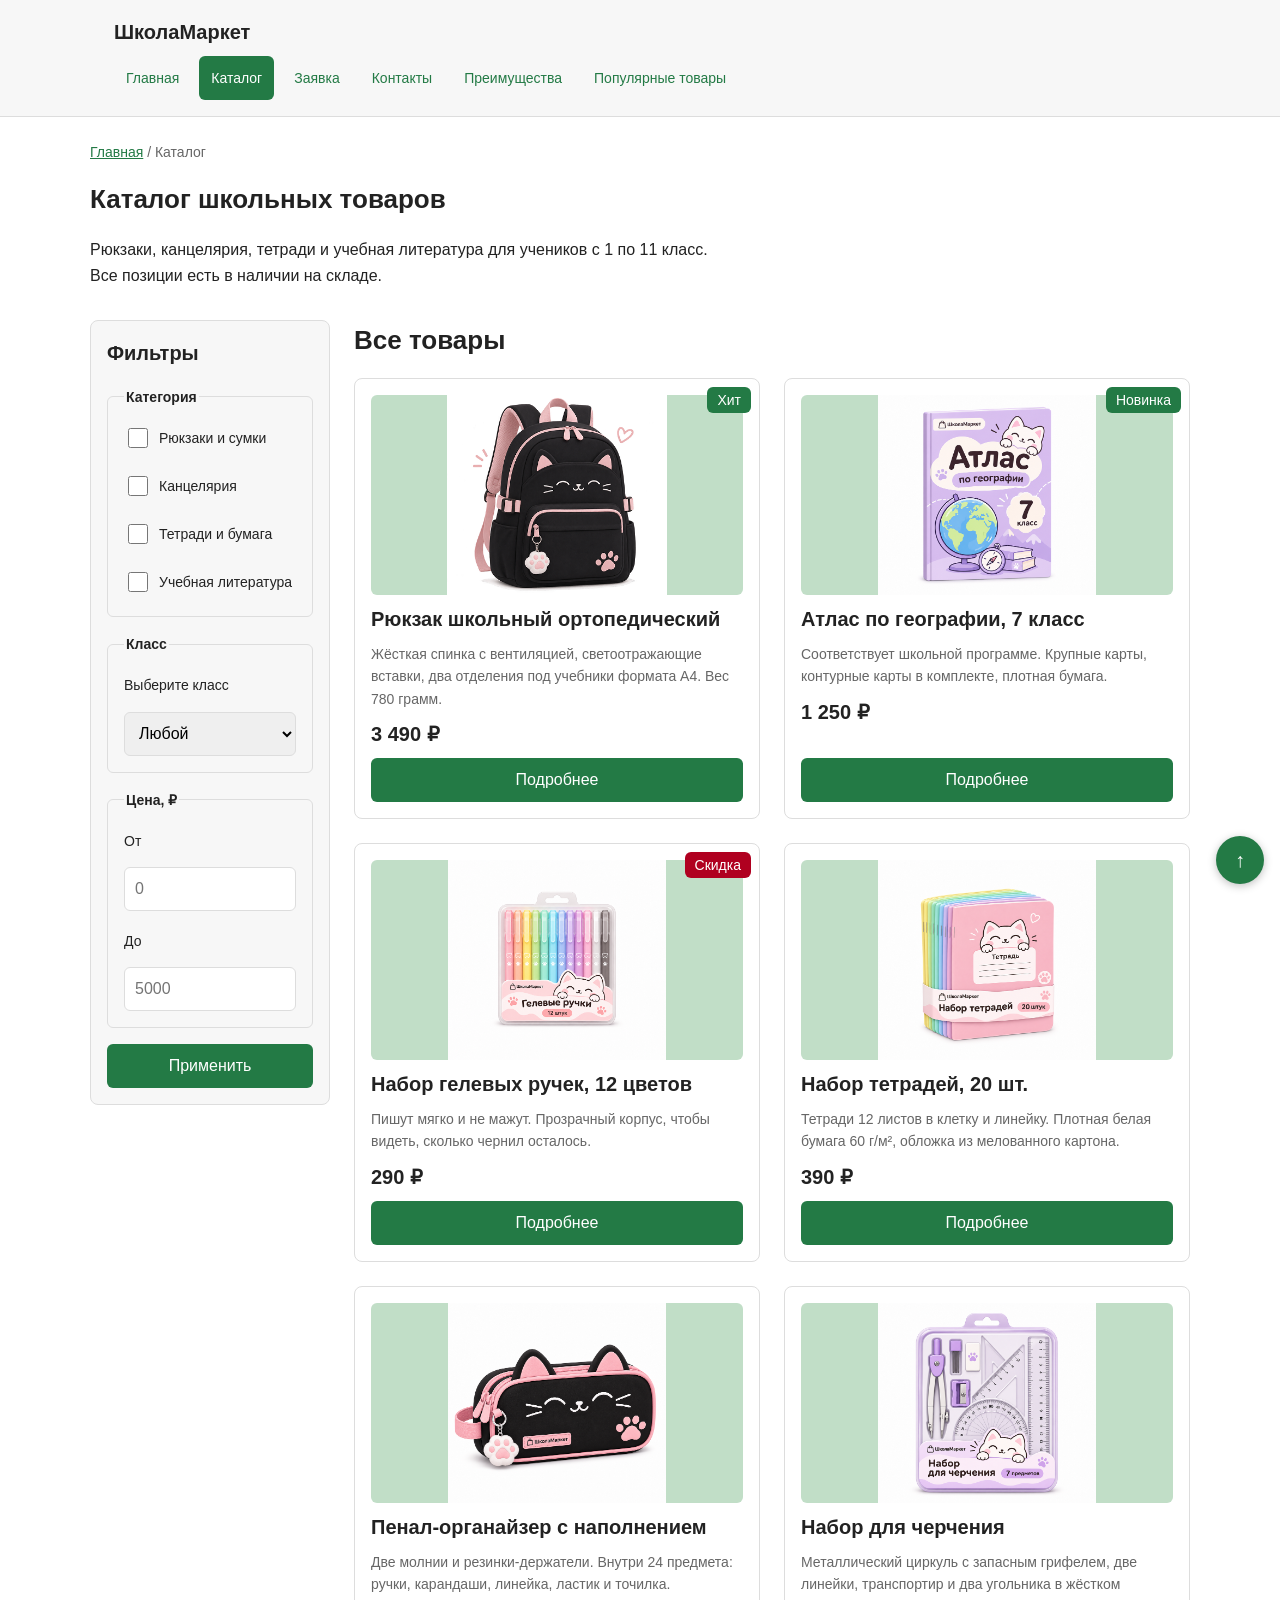
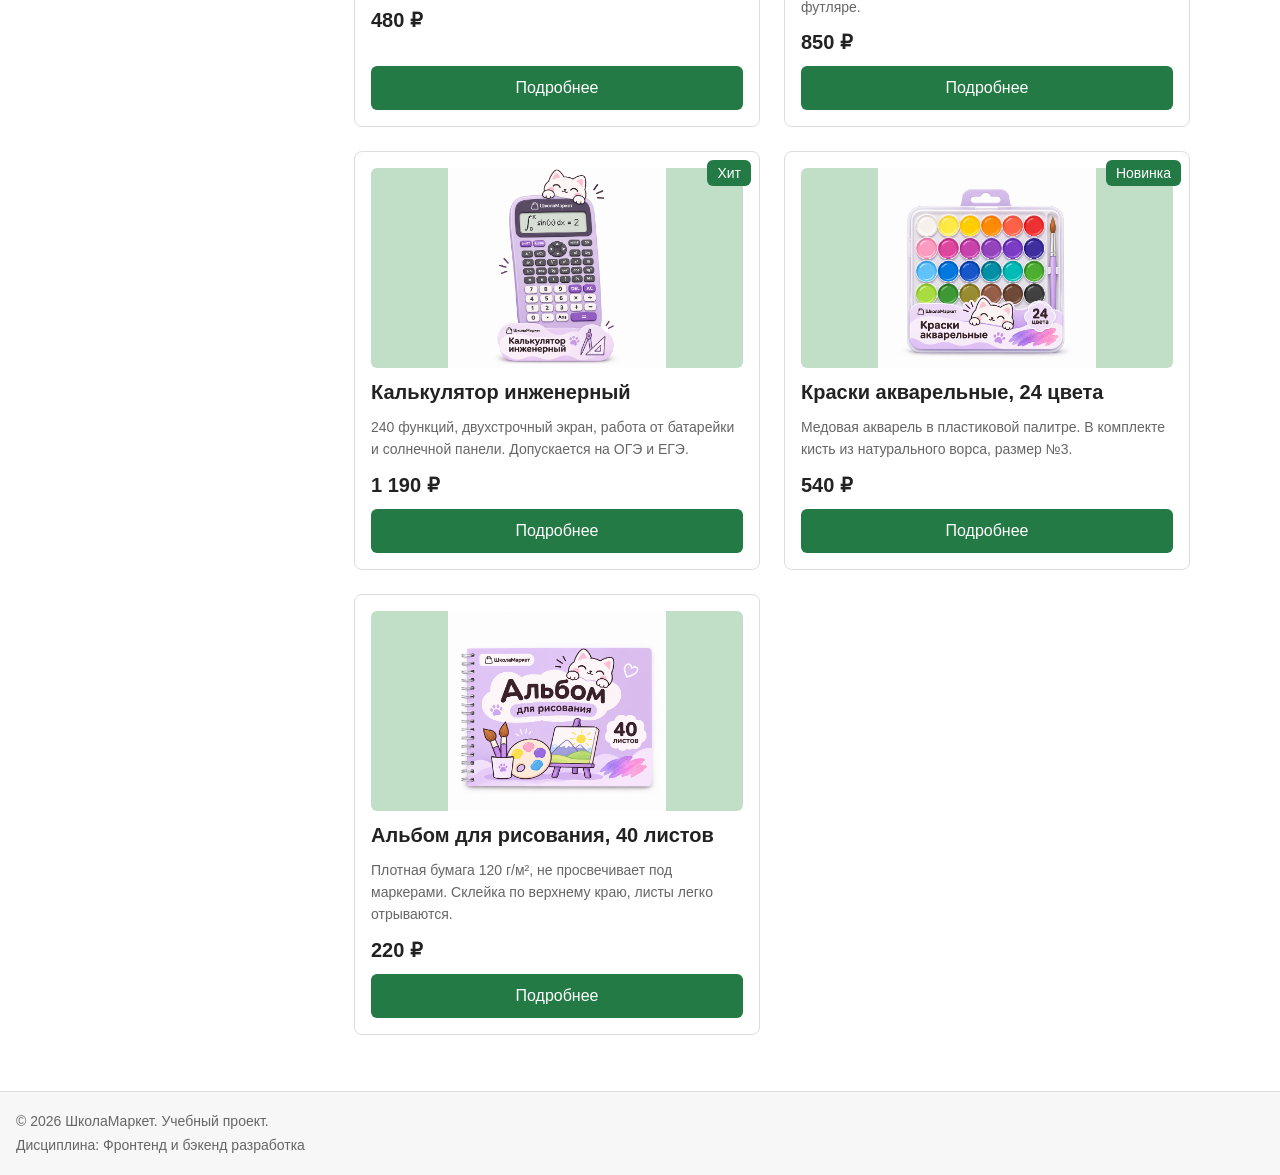
==== catalog.html @ c1080444 "chore: copy KR3 shop as base for KR4" ====
<!DOCTYPE html>
<html lang="ru">
<head>
  <meta charset="UTF-8">
  <meta name="viewport" content="width=device-width, initial-scale=1.0">
  <meta name="description" content="Каталог школьных товаров: рюкзаки, канцелярия, тетради и учебная литература.">
  <title>Каталог товаров — ШколаМаркет</title>
  <link rel="stylesheet" href="css/style.css">
  <link rel="stylesheet" href="css/responsive.css">

</head>
<body id="top">
  <a class="skip-link" href="#main-content">
    Перейти к содержимому
  </a>
  <header class="site-header">
    <div class="site-header__inner">
      <a class="site-header__logo" href="index.html">ШколаМаркет</a>
      <nav class="site-nav" aria-label="Основная навигация">
        <ul class="site-nav__list">
          <li class="site-nav__item"><a class="site-nav__link" href="index.html">Главная</a></li>
          <li class="site-nav__item"><a class="site-nav__link site-nav__link--active" href="catalog.html" aria-current="page">Каталог</a></li>
          <li class="site-nav__item"><a class="site-nav__link" href="order.html">Заявка</a></li>
          <li class="site-nav__item"><a class="site-nav__link" href="contacts.html">Контакты</a></li>
          <li class="site-nav__item"><a class="site-nav__link" href="index.html#advantages">Преимущества</a></li>
          <li class="site-nav__item"><a class="site-nav__link" href="index.html#popular">Популярные товары</a></li>
        </ul>
      </nav>
    </div>
  </header>

  <main id="main-content" tabindex="-1">
    <nav class="breadcrumbs" aria-label="Хлебные крошки">
      <a class="breadcrumbs__link" href="index.html">Главная</a>
      <span class="breadcrumbs__current">Каталог</span>
    </nav>

    <section class="section">
      <h1 class="section__title">Каталог школьных товаров</h1>
      <p>
        Рюкзаки, канцелярия, тетради и учебная литература для учеников
        с 1 по 11 класс. Все позиции есть в наличии на складе.
      </p>
    </section>

    <section class="catalog-layout">
      <aside class="catalog-filters">
        <h2 class="catalog-filters__title">Фильтры</h2>
        <form class="filters-form" action="#" method="get">
          <fieldset class="filters-form__group">
            <legend class="filters-form__legend">Категория</legend>
            <label class="filters-form__label">
              <input class="filters-form__checkbox" type="checkbox" name="category" value="backpacks">
              Рюкзаки и сумки
            </label>
            <label class="filters-form__label">
              <input class="filters-form__checkbox" type="checkbox" name="category" value="stationery">
              Канцелярия
            </label>
            <label class="filters-form__label">
              <input class="filters-form__checkbox" type="checkbox" name="category" value="notebooks">
              Тетради и бумага
            </label>
            <label class="filters-form__label">
              <input class="filters-form__checkbox" type="checkbox" name="category" value="books">
              Учебная литература
            </label>
          </fieldset>

          <fieldset class="filters-form__group">
            <legend class="filters-form__legend">Класс</legend>
            <label class="filters-form__label" for="grade">Выберите класс</label>
            <select class="filters-form__select" id="grade" name="grade">
              <option value="">Любой</option>
              <option value="1-4">1–4 класс</option>
              <option value="5-9">5–9 класс</option>
              <option value="10-11">10–11 класс</option>
            </select>
          </fieldset>

          <fieldset class="filters-form__group">
            <legend class="filters-form__legend">Цена, ₽</legend>
            <label class="filters-form__label" for="price-from">От</label>
            <input class="filters-form__input" id="price-from" name="price-from" type="number" min="0" placeholder="0">
            <label class="filters-form__label" for="price-to">До</label>
            <input class="filters-form__input" id="price-to" name="price-to" type="number" min="0" placeholder="5000">
          </fieldset>

          <button class="button button--primary" type="submit">Применить</button>
        </form>
      </aside>

      <section class="catalog-products">
        <h2 class="section__title">Все товары</h2>
        <div class="products-grid">

          <article class="product-card">
            <span class="product-card__badge product-card__badge--hit">Хит</span>
            <img
              class="product-card__image"
              src="images/backpack-800.png"
              srcset="images/backpack-400.png 400w,
                      images/backpack-800.png 800w"
              sizes="(max-width: 767px) calc(100vw - 66px),
                    (max-width: 1023px) 45vw,
                    350px"
              width="800"
              height="730"
              alt="Чёрный школьный рюкзак с розовыми лямками и кошачьей мордочкой"
              loading="lazy"
            >
            <h3 class="product-card__title">Рюкзак школьный ортопедический</h3>
            <p class="product-card__description">
              Жёсткая спинка с вентиляцией, светоотражающие вставки,
              два отделения под учебники формата А4. Вес 780 грамм.
            </p>
            <p class="product-card__price">3 490 ₽</p>
            <a class="button button--primary product-card__button" href="product.html">Подробнее</a>
          </article>

          <article class="product-card">
            <span class="product-card__badge product-card__badge--new">Новинка</span>
            <img class="product-card__image"
                src="images/atlas.png"
                width="400" height="300"
                alt="Атлас по географии для 7 класса с фиолетовой обложкой" loading="lazy">

            <h3 class="product-card__title">
              Атлас по географии, 7 класс
            </h3>
            <p class="product-card__description">
              Соответствует школьной программе. Крупные карты, контурные карты в комплекте, плотная бумага.
            </p>
            <p class="product-card__price">1 250 ₽</p>
            <a class="button button--primary product-card__button" href="product.html">Подробнее</a>
          </article>

          <article class="product-card">
            <span class="product-card__badge product-card__badge--sale">Скидка</span>
            <img class="product-card__image" src="images/pens.png" width="400" height="300"
                 alt="Набор гелевых ручек разных цветов" loading="lazy">
            <h3 class="product-card__title">Набор гелевых ручек, 12 цветов</h3>
            <p class="product-card__description">
              Пишут мягко и не мажут. Прозрачный корпус, чтобы видеть,
              сколько чернил осталось.
            </p>
            <p class="product-card__price">290 ₽</p>
            <a class="button button--primary product-card__button" href="product.html">Подробнее</a>
          </article>

          <article class="product-card">
            <img class="product-card__image" src="images/notebooks.png" width="400" height="300"
                 alt="Стопка школьных тетрадей в клетку и линейку" loading="lazy">
            <h3 class="product-card__title">Набор тетрадей, 20 шт.</h3>
            <p class="product-card__description">
              Тетради 12 листов в клетку и линейку. Плотная белая бумага
              60 г/м², обложка из мелованного картона.
            </p>
            <p class="product-card__price">390 ₽</p>
            <a class="button button--primary product-card__button" href="product.html">Подробнее</a>
          </article>

          <article class="product-card">
            <img class="product-card__image"
                src="images/pencil-case.png"
                width="400" height="300"
                alt="Чёрно-розовый пенал с кошачьими ушками и брелоком" loading="lazy">
            <h3 class="product-card__title">
              Пенал-органайзер с наполнением
            </h3>
            <p class="product-card__description">
              Две молнии и резинки-держатели. Внутри 24 предмета: ручки, карандаши, линейка, ластик и точилка.
            </p>
            <p class="product-card__price">480 ₽</p>
            <a class="button button--primary product-card__button" href="product.html">Подробнее</a>
          </article>

          <article class="product-card">
            <img class="product-card__image" src="images/drawing-set.png" width="400" height="300"
                 alt="Циркуль и линейка из набора для черчения" loading="lazy">
            <h3 class="product-card__title">Набор для черчения</h3>
            <p class="product-card__description">
              Металлический циркуль с запасным грифелем, две линейки,
              транспортир и два угольника в жёстком футляре.
            </p>
            <p class="product-card__price">850 ₽</p>
            <a class="button button--primary product-card__button" href="product.html">Подробнее</a>
          </article>
          
          <article class="product-card">
            <span class="product-card__badge product-card__badge--hit">Хит</span>
            <img class="product-card__image" src="images/calculator.png" width="400" height="300"
                 alt="Инженерный калькулятор с большим экраном" loading="lazy">
            <h3 class="product-card__title">Калькулятор инженерный</h3>
            <p class="product-card__description">
              240 функций, двухстрочный экран, работа от батарейки
              и солнечной панели. Допускается на ОГЭ и ЕГЭ.
            </p>
            <p class="product-card__price">1 190 ₽</p>
            <a class="button button--primary product-card__button" href="product.html">Подробнее</a>
          </article>

          <article class="product-card">
            <span class="product-card__badge product-card__badge--new">Новинка</span>
            <img class="product-card__image" src="images/paints.png" width="400" height="300"
                 alt="Палитра акварельных красок с кистью" loading="lazy">
            <h3 class="product-card__title">Краски акварельные, 24 цвета</h3>
            <p class="product-card__description">
              Медовая акварель в пластиковой палитре. В комплекте кисть
              из натурального ворса, размер №3.
            </p>
            <p class="product-card__price">540 ₽</p>
            <a class="button button--primary product-card__button" href="product.html">Подробнее</a>
          </article>

          <article class="product-card">
            <img class="product-card__image" src="images/album.png" width="400" height="300"
                 alt="Альбом для рисования на пружине" loading="lazy">
            <h3 class="product-card__title">Альбом для рисования, 40 листов</h3>
            <p class="product-card__description">
              Плотная бумага 120 г/м², не просвечивает под маркерами.
              Склейка по верхнему краю, листы легко отрываются.
            </p>
            <p class="product-card__price">220 ₽</p>
            <a class="button button--primary product-card__button" href="product.html">Подробнее</a>
          </article>
          
        </div>
      </section>
    </section>
  </main>

  <footer class="site-footer">
    <p>&copy; 2026 ШколаМаркет. Учебный проект.</p>
    <p>Дисциплина: Фронтенд и бэкенд разработка</p>
  </footer>

  <a class="scroll-top" href="#top" aria-label="Наверх">↑</a>
</body>
</html>
---- css/style.css ----
/* ===============================
   1. Переменные проекта
   =============================== */
:root {
  /* Цвета */
  --color-bg: #ffffff;
  --color-text: #222222;
  --color-muted: #666666;
  --color-primary: #237a45;
  --color-primary-dark: #17552f;
  --color-border: #dddddd;
  --color-surface: #f7f7f7;
  --color-surface-accent: #c1dec7;
  --color-danger: #b00020;
  --color-success: #237a45;
  --color-success-bg: #eefaf0;
  --color-white: #ffffff;

  /* Отступы */
  --space-xs: 4px;
  --space-sm: 8px;
  --space-md: 16px;
  --space-lg: 24px;
  --space-xl: 32px;

  /* Шкала размеров текста */
  --text-sm: 14px;
  --text-base: 16px;
  --text-lg: 20px;
  --text-xl: 26px;
  --text-2xl: 34px;

  /* Скругления */
  --radius-sm: 6px;
  --radius-md: 8px;
  --radius-lg: 12px;

  /* Размеры */
  --container-width: 1100px;
}

/* ===============================
   2. Базовые стили
   =============================== */
html {
  scroll-behavior: smooth;
}

:target {
  outline: 2px dashed var(--color-primary);
  outline-offset: 4px;
}

* {
  box-sizing: border-box;
}

body {
  margin: 0;
  font-family: Arial, sans-serif;
  font-size: var(--text-base);
  line-height: 1.6;
  color: var(--color-text);
  background-color: var(--color-bg);
  padding-bottom: 88px;
}

/* Картинки никогда не шире своего контейнера */
img {
  max-width: 100%;
  height: auto;
}

main {
  padding: var(--space-lg);
}

a {
  color: var(--color-primary);
}

a:hover {
  color: var(--color-primary-dark);
}

a:focus-visible {
  outline: 2px solid var(--color-primary);
  outline-offset: 3px;
}

/* ===============================
   3. Блок button
   =============================== */
.button {
  display: inline-block;
  padding: var(--space-sm) var(--space-md);
  border: none;
  border-radius: var(--radius-sm);
  font: inherit;
  font-size: var(--text-base);
  text-decoration: none;
  cursor: pointer;
}

.button--primary {
  color: var(--color-white);
  background-color: var(--color-primary);
}

.button--primary:hover {
  color: var(--color-white);
  background-color: var(--color-primary-dark);
}

.button--secondary {
  color: var(--color-primary);
  background-color: transparent;
  border: 1px solid var(--color-primary);
}

.button--secondary:hover {
  color: var(--color-white);
  background-color: var(--color-primary);
}

.button:focus-visible {
  outline: 2px solid var(--color-primary);
  outline-offset: 3px;
}

.button:disabled,
.button--disabled {
  opacity: 0.6;
  cursor: not-allowed;
}

/* ===============================
   4. Блок site-header (прилипает)
   =============================== */
.site-header {
  position: sticky;
  top: 0;
  z-index: 10;
  background-color: var(--color-surface);
  border-bottom: 1px solid var(--color-border);
}

.site-header__inner {
  max-width: var(--container-width);
  margin: 0 auto;
  padding: var(--space-md) var(--space-lg);
}

.site-header__logo {
  font-size: var(--text-lg);
  font-weight: 700;
  color: var(--color-text);
  text-decoration: none;
}

/* ===============================
   5. Блок site-nav
   =============================== */
.site-nav__list {
  display: flex;
  flex-wrap: wrap;
  justify-content: center;
  align-items: center;
  gap: var(--space-sm);
  padding: 0;
  margin: var(--space-sm) 0 0;
  list-style: none;
}

.site-nav__link {
  display: inline-block;
  padding: var(--space-xs) var(--space-md);
  font-size: var(--text-sm);
  color: var(--color-primary);
  text-decoration: none;
  border-radius: var(--radius-sm);
}

.site-nav__link:hover {
  color: var(--color-white);
  background-color: var(--color-primary);
}

.site-nav__link:focus-visible {
  outline: 2px solid var(--color-primary);
  outline-offset: 3px;
}

.site-nav__link--active {
  color: var(--color-white);
  background-color: var(--color-primary);
}

/* ===============================
   6. Блок breadcrumbs
   =============================== */
.breadcrumbs {
  max-width: var(--container-width);
  margin: 0 auto var(--space-md);
  font-size: var(--text-sm);
  color: var(--color-muted);
}

.breadcrumbs__link {
  color: var(--color-primary);
}

.breadcrumbs__link--inner::before,
.breadcrumbs__current::before {
  content: " / ";
  color: var(--color-muted);
}

/* ===============================
   7. Блок hero
   =============================== */
.hero {
  position: relative;
  max-width: var(--container-width);
  margin: 0 auto var(--space-xl);
  padding: var(--space-xl) var(--space-lg);
  background-image:
    linear-gradient(rgba(12, 55, 30, 0.82), rgba(12, 55, 30, 0.82)),
    url("../images/hero-bg.svg");
  background-size: cover;
  background-position: center;
  background-repeat: no-repeat;
  border-radius: var(--radius-lg);
  color: var(--color-white);
}

.hero__button {
  color: var(--color-primary);
  background-color: var(--color-white);
}

.hero__button:hover {
  color: var(--color-primary-dark);
  background-color: var(--color-surface-accent);
}

.hero__title {
  margin: 0 0 var(--space-md);
  font-size: var(--text-2xl);
}

.hero__text {
  max-width: 70ch;
  margin: 0 0 var(--space-lg);
}

/* ===============================
   8. Блок section
   =============================== */
.section {
  max-width: var(--container-width);
  margin: 0 auto var(--space-xl);
}

.section__title {
  margin: 0 0 var(--space-md);
  font-size: var(--text-xl);
}

.section p {
  max-width: 70ch;
}

/* ===============================
   9. Списки
   =============================== */
.advantages-list,
.contacts-list {
  max-width: 70ch;
  padding-left: var(--space-lg);
}

.advantages-list__item,
.contacts-list__item {
  margin-bottom: var(--space-sm);
}

/* ===============================
   10. Блок products-grid
   =============================== */
.products-grid {
  display: grid;
  grid-template-columns: repeat(3, minmax(0, 1fr));
  gap: var(--space-lg);
}

/* ===============================
   11. Блок product-card
   =============================== */
.product-card {
  position: relative;
  display: flex;
  flex-direction: column;
  gap: var(--space-sm);
  padding: var(--space-md);
  border: 1px solid var(--color-border);
  border-radius: var(--radius-md);
  background-color: var(--color-bg);
}

.product-card:hover {
  border-color: var(--color-primary);
}

.product-card__image {
  width: 100%;
  height: 150px;
  object-fit: contain;
  border-radius: var(--radius-sm);
  background-color: var(--color-surface-accent);
}

.product-card__badge {
  position: absolute;
  top: var(--space-sm);
  right: var(--space-sm);
  z-index: 1;
  padding: 2px 10px;
  font-size: var(--text-sm);
  color: var(--color-white);
  background-color: var(--color-primary);
  border-radius: var(--radius-sm);
}

.product-card__badge--hit {
  background-color: var(--color-primary);
}

.product-card__badge--new {
  background-color: var(--color-success);
}

.product-card__badge--sale {
  background-color: var(--color-danger);
}

.product-card__title {
  margin: 0;
  font-size: var(--text-lg);
}

.product-card__description {
  margin: 0;
  font-size: var(--text-sm);
  color: var(--color-muted);
}

.product-card__price {
  margin: 0;
  font-size: var(--text-lg);
  font-weight: 700;
}

.product-card__button {
  margin-top: auto;
  align-self: flex-start;
}

/* ===============================
   12. Блок product (страница товара)
   =============================== */
.product {
  max-width: var(--container-width);
  margin: 0 auto var(--space-xl);
  display: grid;
  grid-template-columns: minmax(0, 400px) minmax(0, 1fr);
  gap: var(--space-xl);
}

.product__media {
  position: relative;
  margin: 0;
}

.product__image {
  width: 100%;
  border-radius: var(--radius-md);
  background-color: var(--color-surface-accent);
}

.product__badge {
  position: absolute;
  top: var(--space-md);
  left: var(--space-md);
  z-index: 1;
  padding: var(--space-xs) var(--space-md);
  color: var(--color-white);
  background-color: var(--color-primary);
  border-radius: var(--radius-sm);
}

.product__caption {
  margin-top: var(--space-sm);
  font-size: var(--text-sm);
  color: var(--color-muted);
}

.product__title {
  margin: 0 0 var(--space-md);
  font-size: var(--text-xl);
}

.product__price {
  margin: 0 0 var(--space-md);
  font-size: var(--text-2xl);
  font-weight: 700;
  color: var(--color-primary);
}

.product__price-old {
  margin-left: var(--space-sm);
  font-size: var(--text-lg);
  font-weight: 400;
  color: var(--color-muted);
  text-decoration: line-through;
}

.product__text {
  margin: 0 0 var(--space-md);
}

.product__features {
  margin: 0 0 var(--space-lg);
  padding-left: var(--space-lg);
}

.product__feature {
  margin-bottom: var(--space-xs);
}

.product__actions {
  display: flex;
  flex-wrap: wrap;
  gap: var(--space-md);
}

/* ===============================
   13. Блок product-table
   =============================== */
.product-table {
  width: 100%;
  max-width: var(--container-width);
  border-collapse: collapse;
  border: 1px solid var(--color-border);
  border-radius: var(--radius-md);
  overflow: hidden;
}

.product-table__caption {
  margin-bottom: var(--space-sm);
  font-size: var(--text-sm);
  color: var(--color-muted);
  text-align: left;
}

.product-table__cell {
  padding: var(--space-sm) var(--space-md);
  border-bottom: 1px solid var(--color-border);
  text-align: left;
}

.product-table__head .product-table__cell {
  background-color: var(--color-primary);
  color: var(--color-white);
}

.product-table__row:nth-child(even) {
  background-color: var(--color-surface);
}

.product-table__row:hover {
  background-color: var(--color-surface-accent);
}

/* ===============================
   14. Блок aside-info
   =============================== */
.aside-info {
  max-width: var(--container-width);
  margin: 0 auto var(--space-xl);
  padding: var(--space-md) var(--space-lg);
  border-left: 4px solid var(--color-primary);
  background-color: var(--color-surface);
}

.aside-info__title {
  margin-top: 0;
  font-size: var(--text-lg);
}

.aside-info__text {
  max-width: 70ch;
  margin-bottom: 0;
}

/* ===============================
   15. Блок catalog-layout
   =============================== */
.catalog-layout {
  max-width: var(--container-width);
  margin: 0 auto var(--space-xl);
  display: grid;
  grid-template-columns: 240px minmax(0, 1fr);
  grid-template-areas: "filters products";
  gap: var(--space-lg);
}

.catalog-filters {
  grid-area: filters;
  align-self: start;
  position: sticky;
  top: 110px;
  padding: var(--space-md);
  border: 1px solid var(--color-border);
  border-radius: var(--radius-md);
  background-color: var(--color-surface);
}

.catalog-filters__title {
  margin-top: 0;
  font-size: var(--text-lg);
}

.catalog-products {
  grid-area: products;
}

/* ===============================
   16. Блок filters-form
   =============================== */
.filters-form {
  display: grid;
  gap: var(--space-md);
}

.filters-form__group {
  margin: 0;
  padding: var(--space-sm) var(--space-md);
  border: 1px solid var(--color-border);
  border-radius: var(--radius-sm);
}

.filters-form__legend {
  font-size: var(--text-sm);
  font-weight: 700;
}

.filters-form__label {
  display: block;
  margin-bottom: var(--space-xs);
  font-size: var(--text-sm);
}

.filters-form__input,
.filters-form__select {
  width: 100%;
  margin-bottom: var(--space-sm);
  padding: 6px 10px;
  border: 1px solid var(--color-border);
  border-radius: var(--radius-sm);
  font: inherit;
  font-size: var(--text-sm);
}

/* ===============================
   17. Блок order-layout
   =============================== */
.order-layout {
  max-width: var(--container-width);
  margin: 0 auto var(--space-xl);
  display: grid;
  grid-template-columns: minmax(0, 1fr) 280px;
  gap: var(--space-xl);
}

.order-layout__info {
  align-self: start;
  padding: var(--space-md);
  border-left: 4px solid var(--color-primary);
  background-color: var(--color-surface);
}

.order-info__title {
  margin-top: 0;
  font-size: var(--text-lg);
}

.order-info__text {
  font-size: var(--text-sm);
  color: var(--color-muted);
}

.order-steps {
  padding-left: var(--space-lg);
}

.order-steps__item {
  margin-bottom: var(--space-sm);
  font-size: var(--text-sm);
}

/* ===============================
   18. Блок order-dialog
   =============================== */
.order-dialog {
  width: min(100% - 32px, 560px);
  padding: var(--space-lg);
  border: none;
  border-radius: var(--radius-lg);
}

.order-dialog::backdrop {
  background-color: rgba(0, 0, 0, 0.5);
}

.order-dialog__title {
  margin-top: 0;
  font-size: var(--text-xl);
}

/* ===============================
   19. Блок order-form
   =============================== */
.order-form__group {
  margin: 0 0 var(--space-lg);
  padding: var(--space-md);
  border: 1px solid var(--color-border);
  border-radius: var(--radius-md);
}

.order-form__legend {
  padding: 0 var(--space-sm);
  font-size: var(--text-lg);
  font-weight: 700;
}

.order-form__field {
  margin-bottom: var(--space-md);
}

.order-form__label {
  display: block;
  margin-bottom: var(--space-xs);
}

.order-form__input,
.order-form__select,
.order-form__textarea {
  width: 100%;
  padding: 10px 12px;
  border: 1px solid var(--color-border);
  border-radius: var(--radius-sm);
  font: inherit;
  font-size: var(--text-base);
}

.order-form__input:hover,
.order-form__select:hover,
.order-form__textarea:hover {
  border-color: var(--color-primary);
}

.order-form__input:focus-visible,
.order-form__select:focus-visible,
.order-form__textarea:focus-visible {
  outline: 2px solid var(--color-primary);
  outline-offset: 3px;
}

.order-form__checkbox {
  width: auto;
  margin-right: var(--space-xs);
}

.order-form__hint {
  display: block;
  margin-top: var(--space-xs);
  font-size: var(--text-sm);
  color: var(--color-muted);
}

.order-form__actions {
  display: flex;
  flex-wrap: wrap;
  gap: var(--space-md);
  margin-top: var(--space-lg);
}

/* Подсветка ошибочных полей (aria-invalid ставит js/main.js) */
[aria-invalid="true"] {
  border-color: var(--color-danger);
}

/* ===============================
   20. Блок success-message
   =============================== */
.success-message {
  max-width: var(--container-width);
  margin: var(--space-lg) auto;
  padding: var(--space-md);
  border-left: 4px solid var(--color-success);
  background-color: var(--color-success-bg);
}

/* ===============================
   21. Блок site-footer
   =============================== */
.site-footer {
  position: fixed;
  left: 0;
  right: 0;
  bottom: 0;
  z-index: 15;
  padding: var(--space-sm) var(--space-lg);
  font-size: var(--text-sm);
  color: var(--color-muted);
  background-color: var(--color-surface);
  border-top: 1px solid var(--color-border);
}

.site-footer p {
  margin: 2px 0;
}

/* ===============================
   22. Блок scroll-top (кнопка «Наверх»)
   =============================== */
.scroll-top {
  position: fixed;
  right: var(--space-lg);
  bottom: 100px;
  z-index: 20;
  width: 48px;
  height: 48px;
  display: flex;
  align-items: center;
  justify-content: center;
  font-size: var(--text-lg);
  color: var(--color-white);
  background-color: var(--color-primary);
  border-radius: 50%;
  text-decoration: none;
  box-shadow: 0 2px 8px rgba(0, 0, 0, 0.25);
}

.scroll-top:hover {
  color: var(--color-white);
  background-color: var(--color-primary-dark);
}
---- css/responsive.css ----
/* Базовая адаптация: сначала мобильные экраны */
img,
video {
  max-width: 100%;
  height: auto;
}

body {
  padding-bottom: 0;
  overflow-wrap: break-word;
}

main {
  padding: 16px;
}

/* Элементы сеток могут сжиматься до ширины экрана */
.products-grid > *,
.catalog-layout > *,
.product > *,
.order-layout > * {
  min-width: 0;
}

fieldset {
  min-width: 0;
}

.site-header {
  position: static;
}

.site-header__inner {
  padding: 12px 16px;
}

.site-nav__list {
  justify-content: flex-start;
}

.site-nav__link {
  display: inline-flex;
  align-items: center;
  min-height: 44px;
  padding: 8px 12px;
}

.hero {
  padding: 24px 16px;
}

.hero__title {
  font-size: clamp(26px, 5vw, 34px);
  line-height: 1.2;
}

.products-grid,
.product,
.order-layout {
  grid-template-columns: minmax(0, 1fr);
}

.catalog-layout {
  grid-template-columns: minmax(0, 1fr);
  grid-template-areas:
    "filters"
    "products";
}

.catalog-filters {
  position: static;
}

.product-card__image {
  height: 200px;
  object-fit: contain;
}

.product__actions,
.order-form__actions {
  flex-direction: column;
  align-items: stretch;
}

.button {
  min-height: 44px;
  text-align: center;
}

input,
select,
textarea {
  max-width: 100%;
  font-size: 16px;
}

.filters-form__input,
.filters-form__select {
  min-height: 44px;
  font-size: 16px;
}

/* Сюда позже обернём таблицу в HTML */
.table-wrapper {
  max-width: 100%;
  overflow-x: auto;
}

.table-wrapper .product-table {
  min-width: 600px;
}

.order-dialog {
  max-height: calc(100dvh - 32px);
  overflow-y: auto;
  padding: 16px;
}

.site-footer {
  position: static;
  padding: 16px;
}

.scroll-top {
  right: 16px;
  bottom: 16px;
}

/* Фокус для управления с клавиатуры */
:focus-visible {
  outline: 3px solid var(--color-primary-dark);
  outline-offset: 3px;
}

.hero :focus-visible {
  outline-color: var(--color-white);
}

/* Планшеты */
@media (min-width: 768px) {
  main {
    padding: 24px;
  }

  .site-header__inner {
    padding: 16px 24px;
  }

  .hero {
    padding: 32px 24px;
  }

  .products-grid {
    grid-template-columns: repeat(2, minmax(0, 1fr));
  }

  .product {
    grid-template-columns: minmax(0, 1fr) minmax(0, 1fr);
  }

  .product__actions,
  .order-form__actions {
    flex-direction: row;
  }
}

/* Компьютеры */
@media (min-width: 1024px) {
  .products-grid {
    grid-template-columns: repeat(3, minmax(0, 1fr));
  }

  .catalog-layout {
    grid-template-columns: 240px minmax(0, 1fr);
    grid-template-areas: "filters products";
  }

  .product {
    grid-template-columns: minmax(0, 400px) minmax(0, 1fr);
  }

  .order-layout {
    grid-template-columns: minmax(0, 1fr) 280px;
  }
}

/* Учитываем настройку уменьшения анимации */
@media (prefers-reduced-motion: reduce) {
  html {
    scroll-behavior: auto;
  }
}

.skip-link {
  position: fixed;
  top: 8px;
  left: 8px;
  z-index: 100;
  padding: 12px 16px;
  color: #fff;
  background: var(--color-primary-dark);
  border-radius: 6px;
  transform: translateY(-200%);
}

.skip-link:focus {
  transform: translateY(0);
}
/* Удобная область нажатия на подписи фильтров */
.filters-form__label {
  display: flex;
  align-items: center;
  gap: 8px;
  min-height: 44px;
}

.filters-form__checkbox {
  flex-shrink: 0;
  width: 20px;
  height: 20px;
  accent-color: var(--color-primary);
}

/* На планшете фильтры располагаются в ряд над товарами */
@media (min-width: 768px) and (max-width: 1023px) {
  .filters-form {
    grid-template-columns: repeat(3, minmax(0, 1fr));
    align-items: start;
  }

  .filters-form > .button {
    grid-column: 1 / -1;
    justify-self: start;
  }
}

/* С боковым фильтром три карточки слишком узкие */
@media (min-width: 1024px) {
  .catalog-products .products-grid {
    grid-template-columns: repeat(2, minmax(0, 1fr));
  }
}

/* Длинные названия товаров не расширяют форму */
.order-form,
.order-layout__form {
  min-width: 0;
}

.order-form__select {
  width: 100%;
  min-width: 0;
}

.order-form__textarea {
  resize: vertical;
}

/* Удобное нажатие на согласие */
.order-form__field--checkbox .order-form__label {
  display: flex;
  align-items: flex-start;
  gap: 10px;
  min-height: 44px;
}

.order-form__checkbox {
  flex: 0 0 auto;
  width: 20px;
  height: 20px;
  margin: 3px 0 0;
  accent-color: var(--color-primary);
}

/* Кнопки товаров на всю ширину карточки */
.product-card__button {
  align-self: stretch;
  width: 100%;
  margin-top: auto;
  display: flex;
  align-items: center;
  justify-content: center;
}

/* Поля страницы заявки: одна колонка на телефоне */
.order-form--page .order-form__group {
  display: grid;
  grid-template-columns: minmax(0, 1fr);
  gap: 16px;
}

.order-form--page .order-form__field {
  min-width: 0;
  margin-bottom: 0;
}

/* Длинные поля занимают всю строку */
.order-form--page .order-form__field--wide {
  grid-column: 1 / -1;
}

/* Две колонки, когда для полей достаточно места */
@media (min-width: 768px) {
  .order-form--page .order-form__group {
    grid-template-columns: repeat(2, minmax(0, 1fr));
  }
}
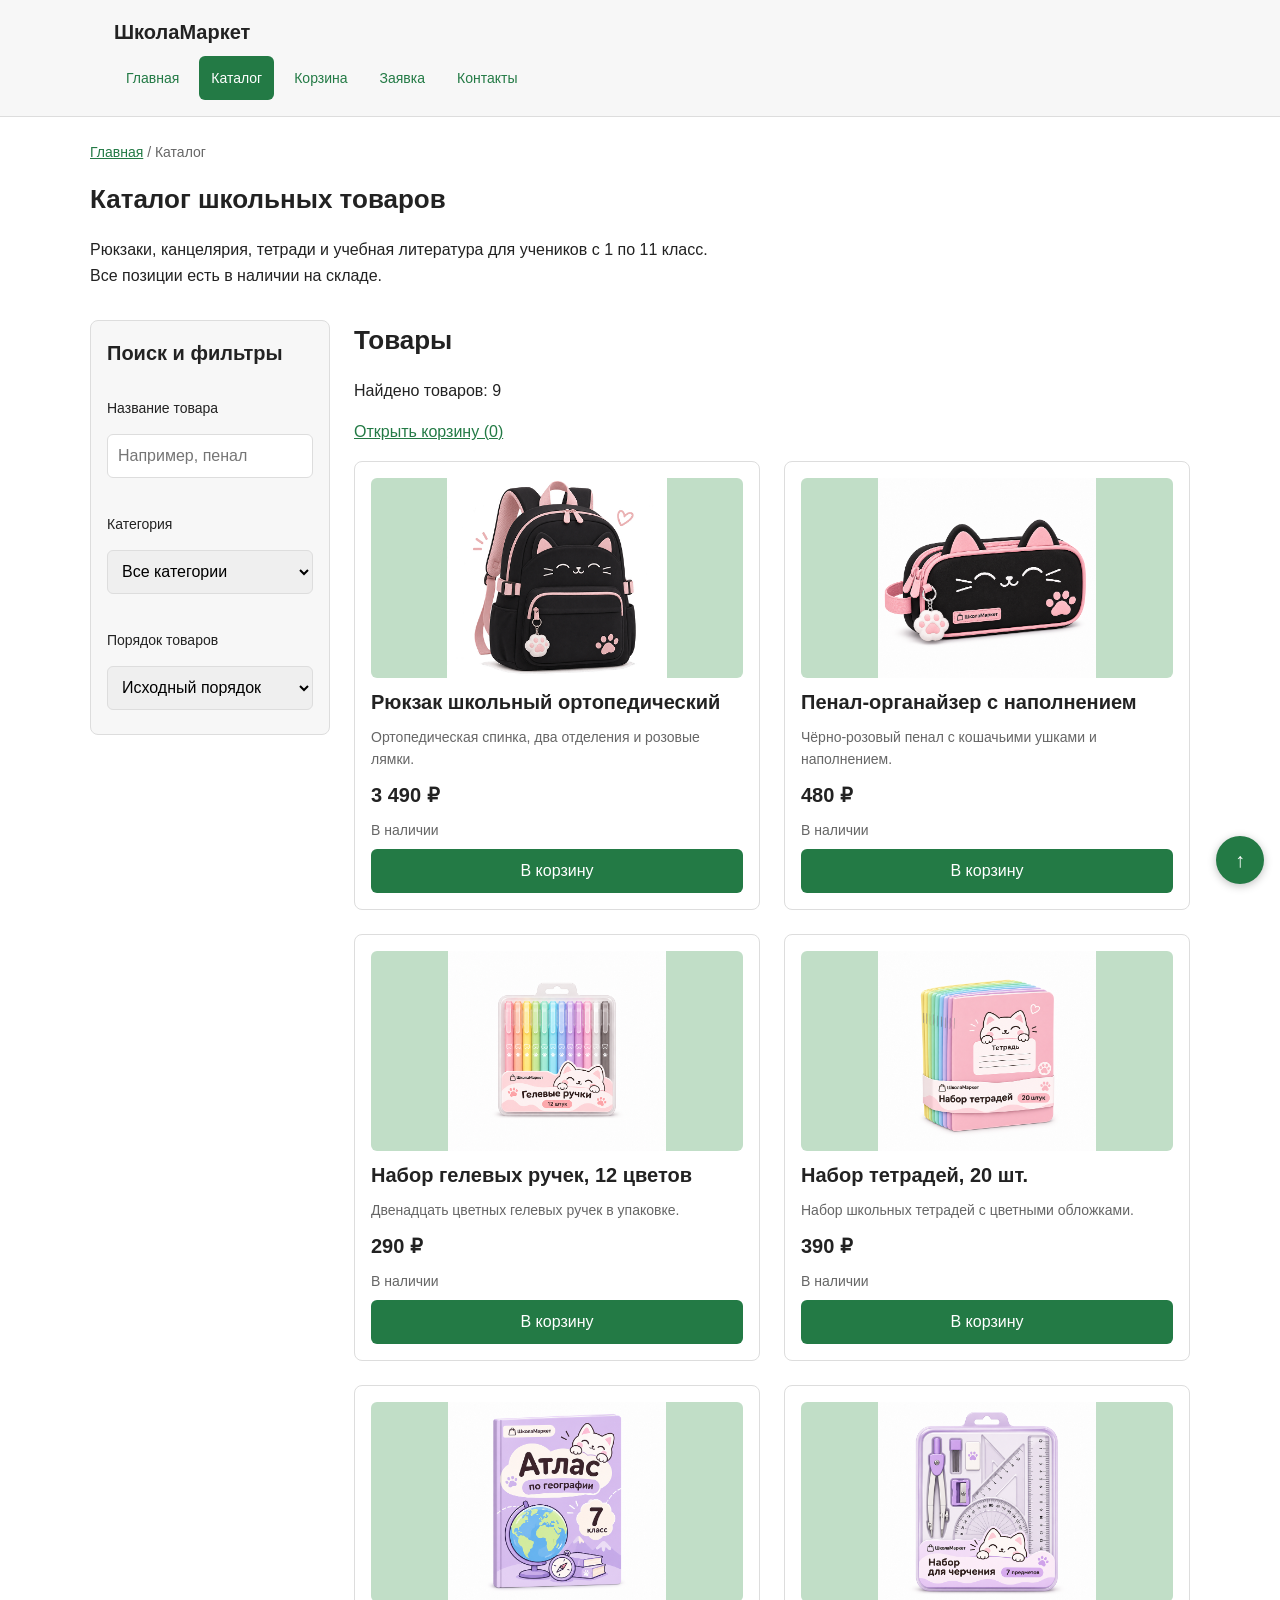
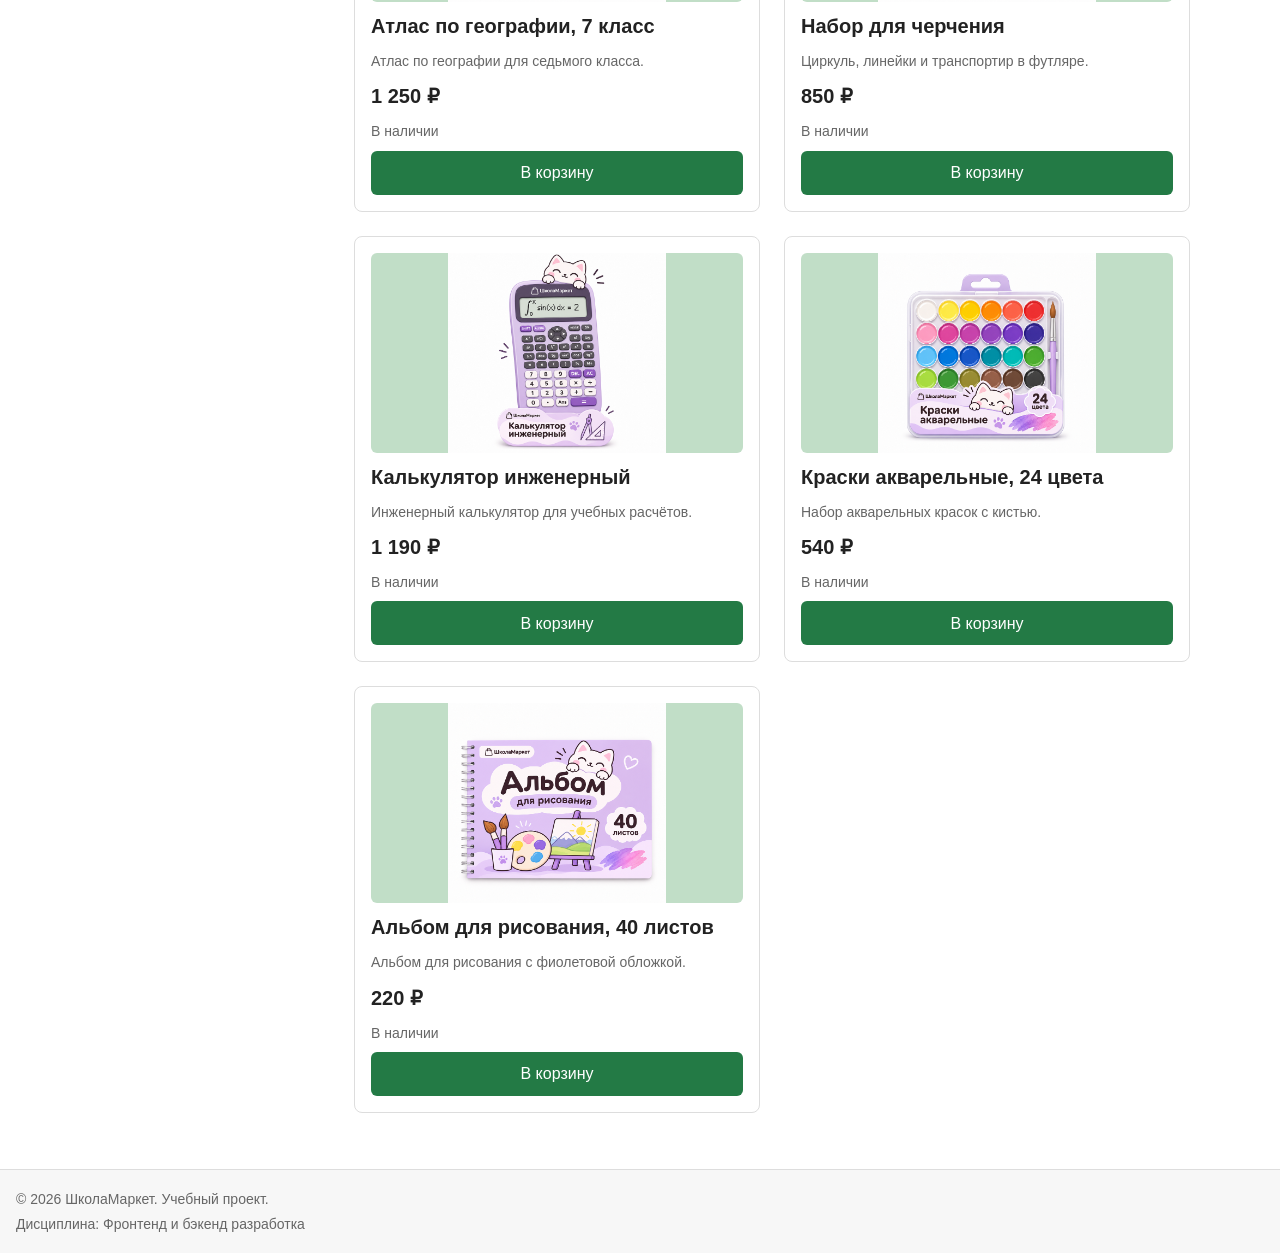
==== commit f333d2bc: "feat: add interactive catalog, cart, promo and form validation" ====
--- a/catalog.html
+++ b/catalog.html
@@ -7,7 +7,9 @@
   <title>Каталог товаров — ШколаМаркет</title>
   <link rel="stylesheet" href="css/style.css">
   <link rel="stylesheet" href="css/responsive.css">
-
+  <script src="js/data.js" defer></script>
+  <script src="js/cart.js" defer></script>
+  <script src="js/catalog.js" defer></script>
 </head>
 <body id="top">
   <a class="skip-link" href="#main-content">
@@ -19,11 +21,10 @@
       <nav class="site-nav" aria-label="Основная навигация">
         <ul class="site-nav__list">
           <li class="site-nav__item"><a class="site-nav__link" href="index.html">Главная</a></li>
-          <li class="site-nav__item"><a class="site-nav__link site-nav__link--active" href="catalog.html" aria-current="page">Каталог</a></li>
+          <li class="site-nav__item"><a class="site-nav__link site-nav__link--active" href="catalog.html" aria-current="page"> Каталог </a> </li>
+          <li class="site-nav__item"><a class="site-nav__link" href="cart.html">Корзина</a></li>
           <li class="site-nav__item"><a class="site-nav__link" href="order.html">Заявка</a></li>
           <li class="site-nav__item"><a class="site-nav__link" href="contacts.html">Контакты</a></li>
-          <li class="site-nav__item"><a class="site-nav__link" href="index.html#advantages">Преимущества</a></li>
-          <li class="site-nav__item"><a class="site-nav__link" href="index.html#popular">Популярные товары</a></li>
         </ul>
       </nav>
     </div>
@@ -43,191 +44,64 @@
       </p>
     </section>
 
-    <section class="catalog-layout">
-      <aside class="catalog-filters">
-        <h2 class="catalog-filters__title">Фильтры</h2>
-        <form class="filters-form" action="#" method="get">
-          <fieldset class="filters-form__group">
-            <legend class="filters-form__legend">Категория</legend>
-            <label class="filters-form__label">
-              <input class="filters-form__checkbox" type="checkbox" name="category" value="backpacks">
-              Рюкзаки и сумки
-            </label>
-            <label class="filters-form__label">
-              <input class="filters-form__checkbox" type="checkbox" name="category" value="stationery">
-              Канцелярия
-            </label>
-            <label class="filters-form__label">
-              <input class="filters-form__checkbox" type="checkbox" name="category" value="notebooks">
-              Тетради и бумага
-            </label>
-            <label class="filters-form__label">
-              <input class="filters-form__checkbox" type="checkbox" name="category" value="books">
-              Учебная литература
-            </label>
-          </fieldset>
+    <section class="catalog-layout" aria-label="Каталог товаров">
+  <aside class="catalog-filters">
+    <h2 class="catalog-filters__title">Поиск и фильтры</h2>
 
-          <fieldset class="filters-form__group">
-            <legend class="filters-form__legend">Класс</legend>
-            <label class="filters-form__label" for="grade">Выберите класс</label>
-            <select class="filters-form__select" id="grade" name="grade">
-              <option value="">Любой</option>
-              <option value="1-4">1–4 класс</option>
-              <option value="5-9">5–9 класс</option>
-              <option value="10-11">10–11 класс</option>
-            </select>
-          </fieldset>
+    <div class="filters-form">
+      <div>
+        <label class="filters-form__label" for="catalog-search">
+          Название товара
+        </label>
+        <input
+          class="filters-form__input"
+          id="catalog-search"
+          type="search"
+          placeholder="Например, пенал"
+        >
+      </div>
 
-          <fieldset class="filters-form__group">
-            <legend class="filters-form__legend">Цена, ₽</legend>
-            <label class="filters-form__label" for="price-from">От</label>
-            <input class="filters-form__input" id="price-from" name="price-from" type="number" min="0" placeholder="0">
-            <label class="filters-form__label" for="price-to">До</label>
-            <input class="filters-form__input" id="price-to" name="price-to" type="number" min="0" placeholder="5000">
-          </fieldset>
+      <div>
+        <label class="filters-form__label" for="catalog-category">
+          Категория
+        </label>
+        <select class="filters-form__select" id="catalog-category">
+          <option value="">Все категории</option>
+          <option value="backpacks">Рюкзаки и сумки</option>
+          <option value="stationery">Канцелярия</option>
+          <option value="notebooks">Тетради и бумага</option>
+          <option value="books">Учебная литература</option>
+        </select>
+      </div>
 
-          <button class="button button--primary" type="submit">Применить</button>
-        </form>
-      </aside>
+      <div>
+        <label class="filters-form__label" for="catalog-sort">
+          Порядок товаров
+        </label>
+        <select class="filters-form__select" id="catalog-sort">
+          <option value="default">Исходный порядок</option>
+          <option value="price-asc">Сначала дешевле</option>
+          <option value="price-desc">Сначала дороже</option>
+          <option value="title">По названию</option>
+        </select>
+      </div>
+    </div>
+  </aside>
 
-      <section class="catalog-products">
-        <h2 class="section__title">Все товары</h2>
-        <div class="products-grid">
-
-          <article class="product-card">
-            <span class="product-card__badge product-card__badge--hit">Хит</span>
-            <img
-              class="product-card__image"
-              src="images/backpack-800.png"
-              srcset="images/backpack-400.png 400w,
-                      images/backpack-800.png 800w"
-              sizes="(max-width: 767px) calc(100vw - 66px),
-                    (max-width: 1023px) 45vw,
-                    350px"
-              width="800"
-              height="730"
-              alt="Чёрный школьный рюкзак с розовыми лямками и кошачьей мордочкой"
-              loading="lazy"
-            >
-            <h3 class="product-card__title">Рюкзак школьный ортопедический</h3>
-            <p class="product-card__description">
-              Жёсткая спинка с вентиляцией, светоотражающие вставки,
-              два отделения под учебники формата А4. Вес 780 грамм.
-            </p>
-            <p class="product-card__price">3 490 ₽</p>
-            <a class="button button--primary product-card__button" href="product.html">Подробнее</a>
-          </article>
-
-          <article class="product-card">
-            <span class="product-card__badge product-card__badge--new">Новинка</span>
-            <img class="product-card__image"
-                src="images/atlas.png"
-                width="400" height="300"
-                alt="Атлас по географии для 7 класса с фиолетовой обложкой" loading="lazy">
-
-            <h3 class="product-card__title">
-              Атлас по географии, 7 класс
-            </h3>
-            <p class="product-card__description">
-              Соответствует школьной программе. Крупные карты, контурные карты в комплекте, плотная бумага.
-            </p>
-            <p class="product-card__price">1 250 ₽</p>
-            <a class="button button--primary product-card__button" href="product.html">Подробнее</a>
-          </article>
-
-          <article class="product-card">
-            <span class="product-card__badge product-card__badge--sale">Скидка</span>
-            <img class="product-card__image" src="images/pens.png" width="400" height="300"
-                 alt="Набор гелевых ручек разных цветов" loading="lazy">
-            <h3 class="product-card__title">Набор гелевых ручек, 12 цветов</h3>
-            <p class="product-card__description">
-              Пишут мягко и не мажут. Прозрачный корпус, чтобы видеть,
-              сколько чернил осталось.
-            </p>
-            <p class="product-card__price">290 ₽</p>
-            <a class="button button--primary product-card__button" href="product.html">Подробнее</a>
-          </article>
-
-          <article class="product-card">
-            <img class="product-card__image" src="images/notebooks.png" width="400" height="300"
-                 alt="Стопка школьных тетрадей в клетку и линейку" loading="lazy">
-            <h3 class="product-card__title">Набор тетрадей, 20 шт.</h3>
-            <p class="product-card__description">
-              Тетради 12 листов в клетку и линейку. Плотная белая бумага
-              60 г/м², обложка из мелованного картона.
-            </p>
-            <p class="product-card__price">390 ₽</p>
-            <a class="button button--primary product-card__button" href="product.html">Подробнее</a>
-          </article>
-
-          <article class="product-card">
-            <img class="product-card__image"
-                src="images/pencil-case.png"
-                width="400" height="300"
-                alt="Чёрно-розовый пенал с кошачьими ушками и брелоком" loading="lazy">
-            <h3 class="product-card__title">
-              Пенал-органайзер с наполнением
-            </h3>
-            <p class="product-card__description">
-              Две молнии и резинки-держатели. Внутри 24 предмета: ручки, карандаши, линейка, ластик и точилка.
-            </p>
-            <p class="product-card__price">480 ₽</p>
-            <a class="button button--primary product-card__button" href="product.html">Подробнее</a>
-          </article>
-
-          <article class="product-card">
-            <img class="product-card__image" src="images/drawing-set.png" width="400" height="300"
-                 alt="Циркуль и линейка из набора для черчения" loading="lazy">
-            <h3 class="product-card__title">Набор для черчения</h3>
-            <p class="product-card__description">
-              Металлический циркуль с запасным грифелем, две линейки,
-              транспортир и два угольника в жёстком футляре.
-            </p>
-            <p class="product-card__price">850 ₽</p>
-            <a class="button button--primary product-card__button" href="product.html">Подробнее</a>
-          </article>
-          
-          <article class="product-card">
-            <span class="product-card__badge product-card__badge--hit">Хит</span>
-            <img class="product-card__image" src="images/calculator.png" width="400" height="300"
-                 alt="Инженерный калькулятор с большим экраном" loading="lazy">
-            <h3 class="product-card__title">Калькулятор инженерный</h3>
-            <p class="product-card__description">
-              240 функций, двухстрочный экран, работа от батарейки
-              и солнечной панели. Допускается на ОГЭ и ЕГЭ.
-            </p>
-            <p class="product-card__price">1 190 ₽</p>
-            <a class="button button--primary product-card__button" href="product.html">Подробнее</a>
-          </article>
-
-          <article class="product-card">
-            <span class="product-card__badge product-card__badge--new">Новинка</span>
-            <img class="product-card__image" src="images/paints.png" width="400" height="300"
-                 alt="Палитра акварельных красок с кистью" loading="lazy">
-            <h3 class="product-card__title">Краски акварельные, 24 цвета</h3>
-            <p class="product-card__description">
-              Медовая акварель в пластиковой палитре. В комплекте кисть
-              из натурального ворса, размер №3.
-            </p>
-            <p class="product-card__price">540 ₽</p>
-            <a class="button button--primary product-card__button" href="product.html">Подробнее</a>
-          </article>
-
-          <article class="product-card">
-            <img class="product-card__image" src="images/album.png" width="400" height="300"
-                 alt="Альбом для рисования на пружине" loading="lazy">
-            <h3 class="product-card__title">Альбом для рисования, 40 листов</h3>
-            <p class="product-card__description">
-              Плотная бумага 120 г/м², не просвечивает под маркерами.
-              Склейка по верхнему краю, листы легко отрываются.
-            </p>
-            <p class="product-card__price">220 ₽</p>
-            <a class="button button--primary product-card__button" href="product.html">Подробнее</a>
-          </article>
-          
-        </div>
-      </section>
-    </section>
+  <section class="catalog-products" aria-labelledby="catalog-title">
+    <h2 class="section__title" id="catalog-title">Товары</h2>
+    <p id="catalog-count" role="status"></p>
+    <p>
+      <a href="cart.html">
+        Открыть корзину (<span data-cart-count>0</span>)
+      </a>
+    </p>
+    <p id="cart-message" role="status"></p>
+    <p id="catalog-empty" hidden>
+      Товары не найдены. Измени запрос или выбери другую категорию.
+    </p>
+    <div class="products-grid" id="catalog-grid"></div>
+  </section>
   </main>
 
   <footer class="site-footer">
--- a/css/responsive.css
+++ b/css/responsive.css
@@ -304,4 +304,62 @@
   .order-form--page .order-form__group {
     grid-template-columns: repeat(2, minmax(0, 1fr));
   }
+}
+
+.cart-list {
+  display: grid;
+  gap: 24px;
+}
+
+.cart-item {
+  display: grid;
+  grid-template-columns: minmax(0, 1fr);
+  gap: 16px;
+  padding: 16px;
+  border: 1px solid var(--color-border);
+  border-radius: var(--radius-md);
+}
+
+.cart-item > * {
+  min-width: 0;
+}
+
+.cart-item__image {
+  width: 100%;
+  height: 180px;
+  object-fit: contain;
+}
+
+.cart-item__title {
+  margin-top: 0;
+  font-size: 20px;
+}
+
+.cart-item__quantity {
+  display: block;
+  width: 100%;
+  max-width: 140px;
+  margin-top: 8px;
+}
+
+.cart-total {
+  font-size: 24px;
+}
+
+@media (min-width: 768px) {
+  .cart-item {
+    grid-template-columns: 180px minmax(0, 1fr);
+    padding: 24px;
+  }
+}
+
+.form-error {
+  display: block;
+  margin-top: 6px;
+  color: var(--color-danger);
+  font-size: 14px;
+}
+
+.form-error[hidden] {
+  display: none;
 }
